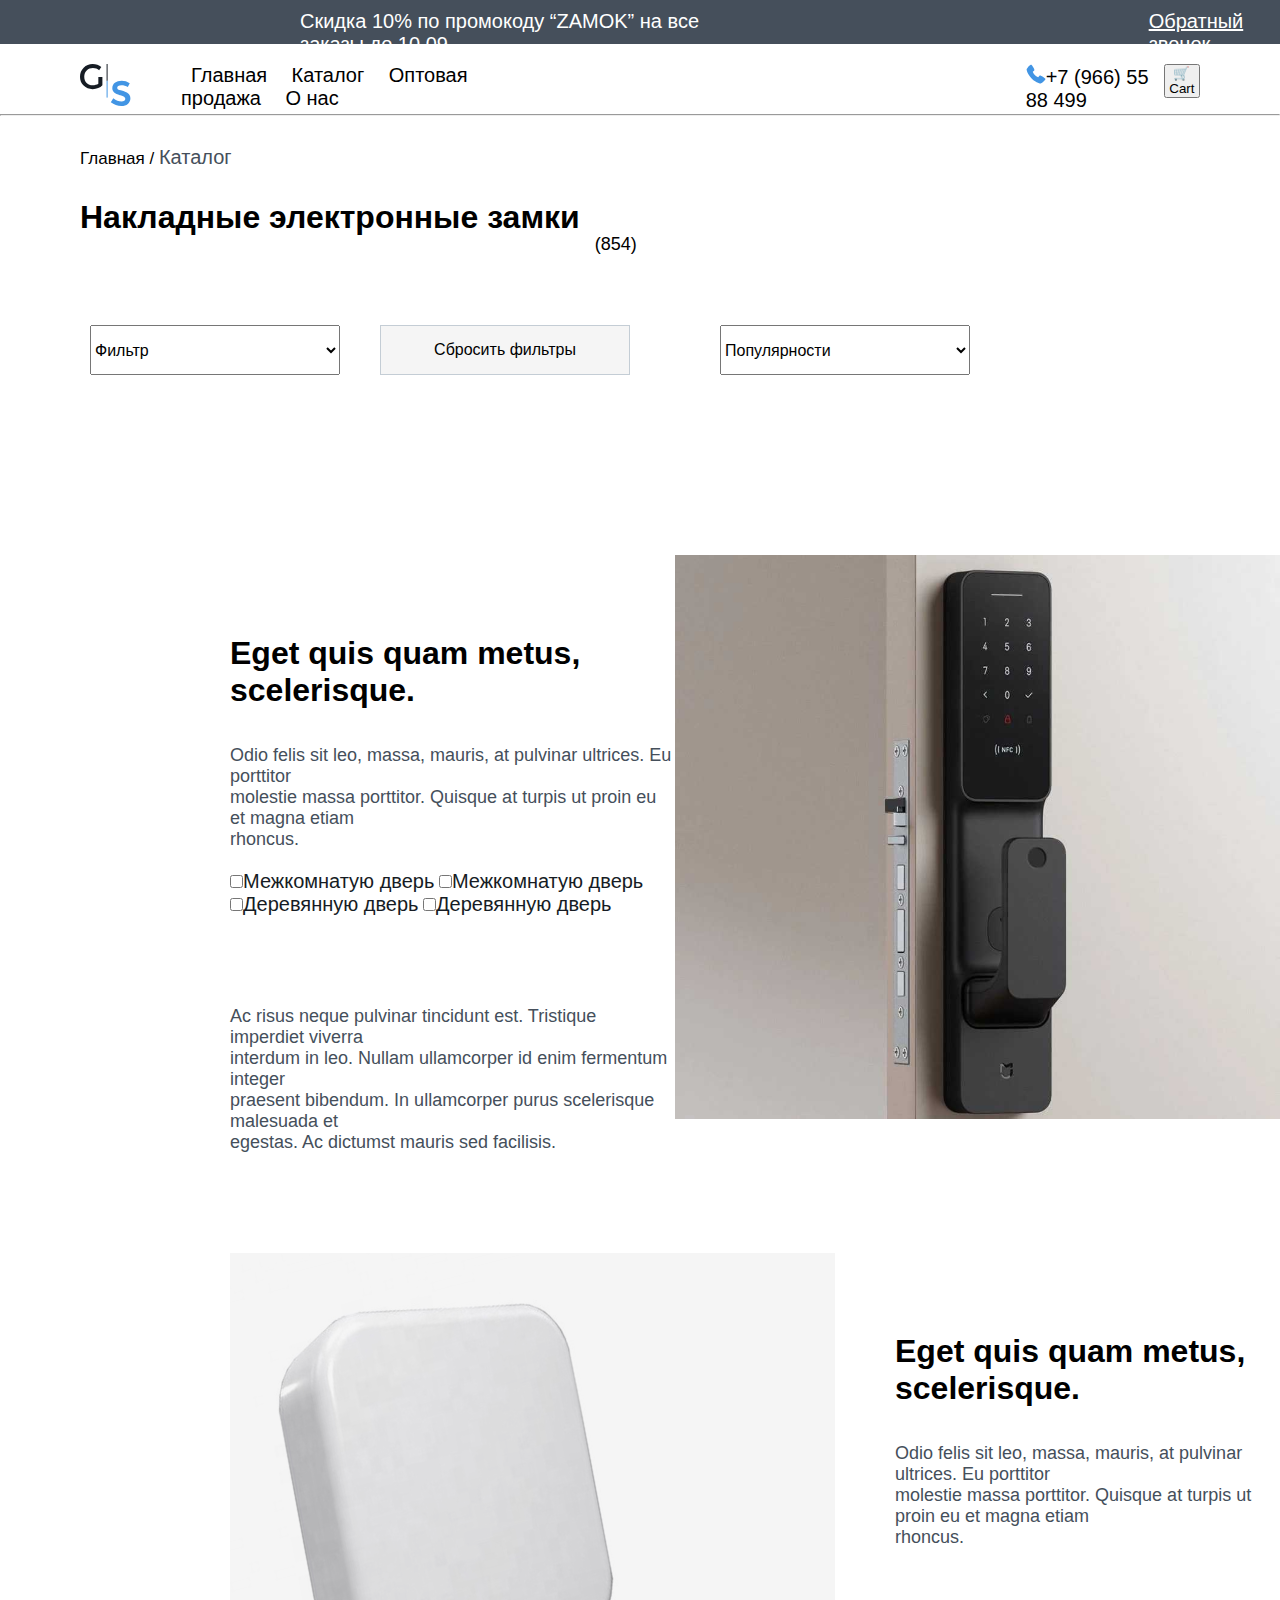
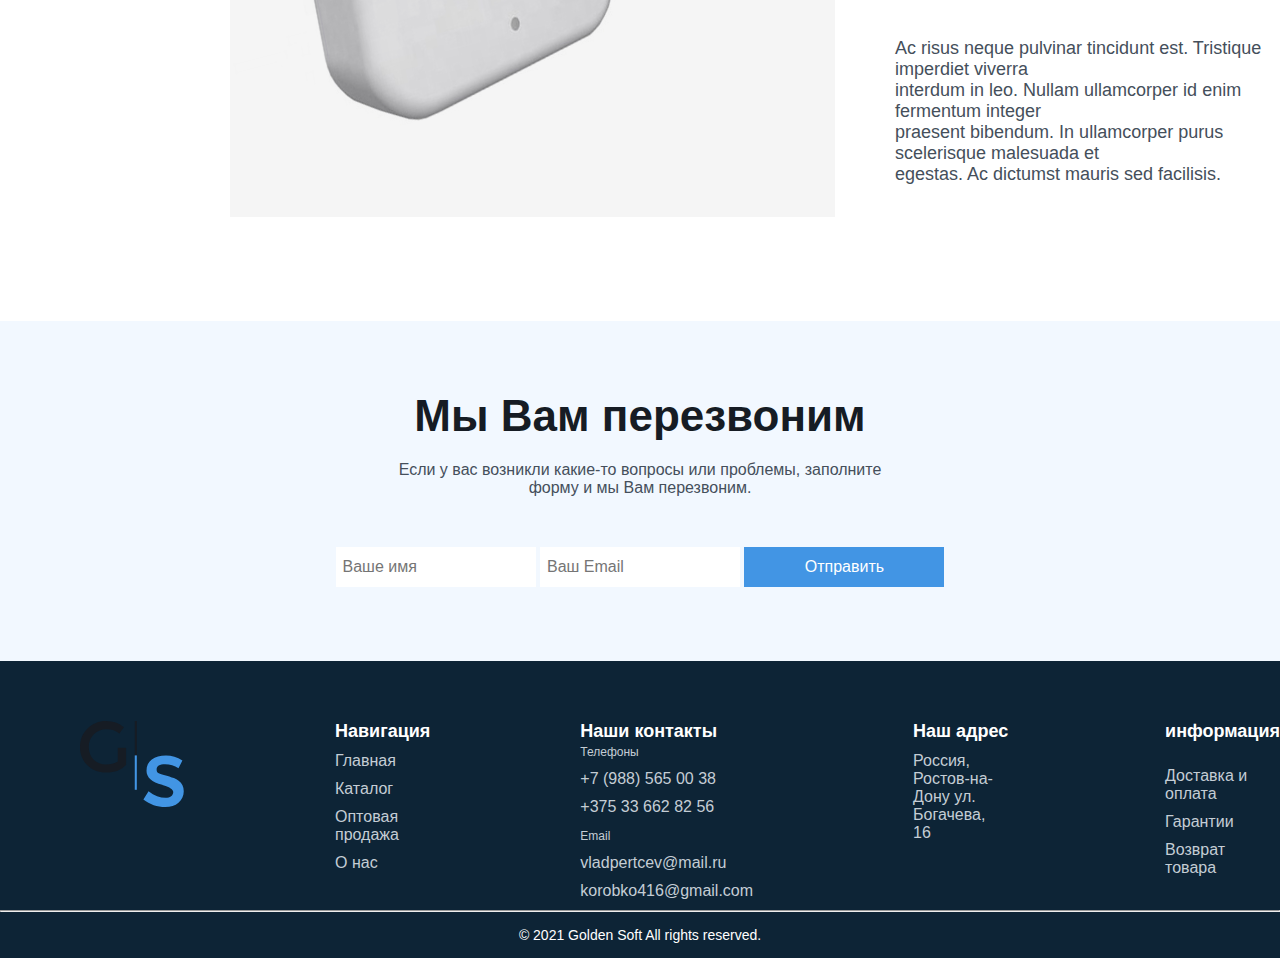
==== index.html @ 90caf0df "exam" ====
<!DOCTYPE html>
<html lang="en">
<head>
  <meta charset="UTF-8">
  <meta name="viewport" content="width=device-width, initial-scale=1.0">
  <title>Onlayn Magazin</title>
  <link rel="stylesheet" href="./style.css">
</head>
<body>
    <div class="container">
        <div class="top">
            <p>Скидка 10% по промокоду “ZAMOK” на все заказы до 10.09</p>

            <p id="recall">Обратный звонок</p>
        </div>

        <div class="header">
            <div class="logo">
                <img src="./Logo.svg" alt="LOGO">
            </div>

            <div class="bar">
                <nav>
                    <a href="#">Главная</a>
                    <a href="#">Каталог</a>
                    <a href="#">Оптовая продажа</a>
                    <a href="#">О нас</a>
                </nav>
            </div>

            <div class="item">
                <p><img src="./phone-call 1.svg" alt="phone">+7 (966) 55 88 499</p>
               <div class="cart">
      <button onclick="goToCart()">🛒 Cart</button>
    </div>
            </div>
        </div>

        <hr>

        <div class="word">
            <p>Главная / <span>Каталог</span></p>
        </div>

        <div class="elektr">
            <h1>Накладные электронные замки</h1>
            <p>(854)</p>
        </div>

        <div class="filter">
            <select id="felter" class="styled-select">
                <option value="option1">Фильтр</option>
                <option value="option2">3000₽ => 10000₽</option>
                <option value="option3">10000₽ => 20000₽</option>
                <option value="option3">20000₽ => 30000₽</option>
                <option value="option3">30000₽ => 40000₽</option>
                <option value="option3">40000₽ => 50000₽</option>
            </select>

            <button id="restart">Сбросить фильтры</button>

            <select id="options" class="styled-select">
                <option value="option1">Популярности</option>
                <option value="option2">Известный</option>
                <option value="option3">Средний</option>
                <option value="option3">Не популярен</option>
            </select>

        </div>
  <div id="products-container" class="product-grid"></div>
  <div class="black">
            <div class="info">
                <h1>Eget quis quam metus, scelerisque.</h1> <br><br>
                <p>Odio felis sit leo, massa, mauris, at pulvinar ultrices. Eu porttitor <br> molestie massa porttitor. Quisque at turpis ut proin eu et magna etiam  <br>rhoncus.</p>

                <div class="box">
                    <div class="check">
                        <input type="checkbox"><span>Межкомнатую дверь</span>
                        <input type="checkbox"><span>Межкомнатую дверь</span> 
                    </div>
                    <div class="check2">
                        <input type="checkbox"><span>Деревянную дверь</span>
                        <input type="checkbox"><span>Деревянную дверь</span>
    
                    </div>    
                </div>

                <br><br><br><br><br>

                <p id="ac">Ac risus neque pulvinar tincidunt est. Tristique imperdiet viverra <br> interdum in leo. Nullam ullamcorper id enim fermentum integer <br> praesent bibendum. In ullamcorper purus scelerisque malesuada et <br> egestas. Ac dictumst mauris sed facilisis.</p>
            </div>

            <div class="black_img">
                <img src="./blak.svg" alt="black">
            </div>
        </div>

        <div class="white">
            <div class="white_img">
                <img src="./white1.svg" alt="white">
            </div>

            
            <div class="info2">
                <h1>Eget quis quam metus, scelerisque.</h1> <br><br>
                <p>Odio felis sit leo, massa, mauris, at pulvinar ultrices. Eu porttitor <br> molestie massa porttitor. Quisque at turpis ut proin eu et magna etiam  <br>rhoncus.</p>


                <br><br><br><br><br>

                <p id="ac">Ac risus neque pulvinar tincidunt est. Tristique imperdiet viverra <br> interdum in leo. Nullam ullamcorper id enim fermentum integer <br> praesent bibendum. In ullamcorper purus scelerisque malesuada et <br> egestas. Ac dictumst mauris sed facilisis.</p>
            </div>

        </div>


        <div class="cal">
            <h1>Мы Вам перезвоним</h1>
            <p>Если у вас возникли какие-то вопросы или проблемы, заполните <br> форму и мы Вам перезвоним.</p>

            <div class="inputss">
                <input type="text" placeholder="Ваше имя">
                <input type="email" placeholder="Ваш Email">
                <button>Отправить</button>
            </div>
        </div>

        <div class="bottom">

            <div class="bottom_links">
            <div class="images">
                <img src="./Logo.svg" alt="logo">  <br><br><br><br>

                <div class="ins">
                    <i class="fa-brands fa-vk"></i>
                    <i class="fa-brands fa-twitter"></i>
                    <i class="fa-brands fa-facebook-f"></i>
                </div>
            </div>

            <div class="navigation">
                <h3>Навигация</h3>
                <p>Главная</p>
                <p>Каталог</p>
                <p>Оптовая продажа</p>
                <p>О нас</p>
            </div>

            <div class="kontakt">
                <h3>Наши контакты</h3>
                <span>Телефоны</span>
                <p>+7 (988) 565 00 38</p>
                <p>+375 33 662 82 56</p>
                <span>Email</span>
                <p>vladpertcev@mail.ru</p>
                <p>korobko416@gmail.com</p>
            </div>

            <div class="adres">
                <h3>Наш адрес</h3>
                <p>Россия, <br> 
                Ростов-на-Дону ул. 
                <br> Богачева, 16</p>
            </div>

            <div class="inovation">
                <h3>информация</h3>
                <p>Доставка и оплата</p>
                <p>Гарантии</p>
                <p>Возврат товара</p>
            </div>
        </div>

        <hr>

        <div class="end">
            <p>© 2021 Golden Soft All rights reserved.</p>
        </div>

    </div>
  <script src="./index.js"></script>
</body>
</html>
---- style.css ----
* {
    margin: 0;
    padding: 0;
    box-sizing: border-box;
}

body {
    font-family: Arial, Helvetica, sans-serif;
}

.container {
    max-width: 1920px;
    height: 100%;
}

.top {
    height: 44px;
    background-color: #454F5B;
    display: flex;
}

.top p {
    margin-left: 300px;
    color: #fff;
    font-size: 20px;
    margin-top: 10px;
}

#recall {
    margin-left: 400px;
    text-decoration: underline;        
}

.header {
    display: flex;
    height: 70px;
    padding: 20px 80px;
}

.bar {
    margin-left: 50px;
}

.bar a {
    font-size: 20px;
    text-decoration: none;
    color: #000;
    margin: 10px;
}

.bar a:hover {
    font-size: 20px;
    text-decoration: underline;
    color: #000;
    margin: 10px;
}

.item {
    margin-left: 510px;
    display: flex;
    font-size: 20px;
}

.item p {
    cursor: pointer;
}

.store {
    margin-left: 25px;
}

.store i {
    cursor: pointer;
}

.store a {
    color: #000;
    cursor: pointer;
}

.store a:hover {
    color: #454F5B;
    cursor: pointer;
}

.word {
    margin-top: 30px;
    margin-left: 80px;
    font-size: 17px;
}

.word span {
    color: #454F5B;
}

.elektr {
    display: flex;
    margin-left: 80px;
    margin-top: 30px;
}

.elektr p {
    font-size: 18px;
    margin-top: 35px;
    margin-left: 15px;
}

.filter {
    display: flex;
    margin-top: 30px;
    margin-left: 40px;
}

.filter button {
    background-color: #F5F5F5;
    border: 1px solid #C4CDD5;
    width: 250px;
    height: 50px;
    margin: 40px;
    font-size: 16px;
    cursor: pointer;
}

.filter button:hover {
    background-color: #454F5B;
    border: 1px solid #C4CDD5;
    width: 250px;
    height: 50px;
    margin: 40px;
    font-size: 20px;
    cursor: pointer;
    color: #fff;
}

.filter select {
    margin-left: 50px;
    width: 250px;
    height: 50px;
    font-size: 16px;
    cursor: pointer;
    color: #000;
    margin-top: 40px;
}


.navbar {
  background-color: #333;
  color: white;
  padding: 10px;
  display: flex;
  justify-content: space-between;
  align-items: center;
}

.navbar .logo {
  font-size: 24px;
  font-weight: bold;
}

.navbar .cart {
  cursor: pointer;
}

.price-filter {
  margin: 20px 0;
  text-align: center;
}

.price-filter label {
  margin-right: 10px;
  font-size: 16px;
}

.price-filter select {
  padding: 8px;
  font-size: 14px;
}

.product-grid {
  display: grid;
  grid-template-columns: repeat(auto-fit, minmax(250px, 1fr));
  gap: 20px;
  padding: 20px;
}

.product-card {
  border: 1px solid #ccc;
  padding: 15px;
  border-radius: 10px;
  background-color: white;
  box-shadow: 0 4px 8px rgba(0, 0, 0, 0.1);
  transition: transform 0.3s;
  cursor: pointer;
  position: relative;
}

.product-card img {
  width: 100%;
  height: 200px;
  object-fit: cover;
  border-radius: 10px 10px 0 0;
}

.product-card h3 {
  margin: 10px 0;
  font-size: 18px;
  color: #333;
}

.product-card .category {
  margin: 5px 0;
  font-size: 14px;
  color: #555;
}

.product-card .new-price {
  font-size: 16px;
  color: #007bff;
  margin: 5px 0;
}

.product-card .old-price {
  font-size: 14px;
  color: #ccc;
  text-decoration: line-through;
  margin-bottom: 5px;
}

.product-card .rating {
  margin: 10px 0;
  font-size: 16px;
  color: #555;
}

.product-card .stars {
  display: inline-block;
  color: #ffcc00;
  font-size: 20px;
}

.product-card button {
  background-color: #007bff;
  color: white;
  padding: 10px;
  border: none;
  border-radius: 5px;
  cursor: pointer;
  margin-top: 10px;
  width: 100%;
}

.product-card button:hover {
  background-color: #0056b3;
}

body, html {
  margin: 0;
  padding: 0;
}

.navbar {
  background-color: #333;
  color: white;
  padding: 10px;
  display: flex;
  justify-content: space-between;
  align-items: center;
}

.navbar .logo {
  font-size: 24px;
  font-weight: bold;
}

.navbar .cart {
  cursor: pointer;
}


.products-container {
  display: grid;
  grid-template-columns: repeat(auto-fit, minmax(250px, 1fr));
  gap: 20px;
  padding: 20px;
}


.product-card {
  border: 1px solid #ccc;
  padding: 15px;
  border-radius: 10px;
  background-color: white;
  box-shadow: 0 4px 8px rgba(0, 0, 0, 0.1);
  transition: transform 0.3s ease;
  cursor: pointer;
}

.product-card:hover {
  transform: translateY(-5px);
}

.product-card img {
  width: 100%;
  height: 200px;
  object-fit: cover;
  border-radius: 10px 10px 0 0;
}

.product-card h3 {
  margin: 10px 0;
  font-size: 18px;
  color: #333;
}

.product-card .category {
  margin: 5px 0;
  font-size: 14px;
  color: #555;
}

.product-card .new-price {
  font-size: 16px;
  color: #007bff;
  margin: 5px 0;
}

.product-card .old-price {
  font-size: 14px;
  color: #ccc;
  text-decoration: line-through;
  margin-bottom: 5px;
}

.product-card .rating {
  margin: 10px 0;
  font-size: 16px;
  color: #555;
}

.product-card .stars {
  display: inline-block;
  color: #ffcc00;
  font-size: 20px;
}

.product-card button {
  background-color: #007bff;
  color: white;
  padding: 10px;
  border: none;
  border-radius: 5px;
  cursor: pointer;
  margin-top: 10px;
  width: 100%;
}

.product-card button:hover {
  background-color: #0056b3;
}


.black  {
    display: flex;
    margin-top: 100px;
    margin-left: 150px;
}

.info {
    margin-left: 80px;
    margin-top: 80px;
}

.info h1 {
    font-size: 32px;
}

.info p {
    font-size: 18px;
    color: #454F5B;
}


.box {
    margin-top: 20px;
    gap: 30px;
}

.box span {
    color: #161C24;
}

.box input,span {
    font-size: 20px;
}

.ac {
    color: #454F5B;
    font-size: 10px;
    margin-top: 100px;
}


.white  {
    display: flex;
    margin-top: 100px;
        margin-left: 150px;

}

.info2 {
    margin-left: 60px;
    margin-top: 80px;
}

.info2 h1 {
    font-size: 32px;
}

.info2 p {
    font-size: 18px;
    color: #454F5B;
}

.ac {
    color: #454F5B;
    font-size: 10px;
    margin-top: 100px;
}

.white_img {
    margin-left: 80px;
}

.cal {
    text-align: center;
    justify-content: center;
    margin-top: 100px ;
    background-color: #F2F8FF;
    height: 340px;
}

.cal h1 {
    padding-top: 70px;
    color: #161C24;
    font-size: 44px;
}

.cal p {
    padding-top: 20px;
    color: #454F5B;
    font-size: 16px;
}

.inputss {
    padding-top: 50px;
}

.inputss input {
    width: 200px;
    height: 40px;
    font-size: 16px;
    padding-left: 6px;
    border: 1px solid #fff
}

.inputss button {
    width: 200px;
    height: 40px;
    font-size: 16px;
    background-color: #4295E4;
    border: 1px solid #4295E4;
    color: #fff;
}

.inputss button:hover {
    width: 200px;
    height: 40px;
    font-size: 16px;
    border: 1px solid #4295E4;
    background-color: #fff;
    color: #000;
}

.bottom {
    background-color: #0D2436;
}

.bottom_links {
    margin-left: 80px;
    padding-top: 60px;
    display: flex;
    gap: 140px;
}
.images img {
    width: 105px;
}

.ins i {
    color: #fff;
    margin: 10px;
}

.navigation h3 {
    font-size: 18px;
    color: #fff;
    margin-left: 10px;
}

.navigation p {
    font-size: 16px;
    color: #C4CDD5;
    margin: 10px;
}

.kontakt h3 {
    font-size: 18px;
    color: #fff;
    margin-left: 10px;
}

.kontakt span {
    font-size: 12px;
    color: #C4CDD5;
    margin-left: 10px;
}

.kontakt p {
    font-size: 16px;
    color: #C4CDD5;
    margin: 10px;
}

.adres h3 {
    font-size: 18px;
    color: #fff;
    margin-left: 10px;
}

.adres p {
    font-size: 16px;
    color: #C4CDD5;
    margin: 10px;
}

.inovation h3 {
    font-size: 18px;
    color: #fff;
    margin-left: 10px;
    margin-bottom: 25px;
}

.inovation p {
    font-size: 16px;
    color: #C4CDD5;
    margin: 10px;
}

.end {
    text-align: center;
    padding-top: 15px;
    padding-bottom: 15px;
    color: #FFFFFF;
    font-size: 14px;
}
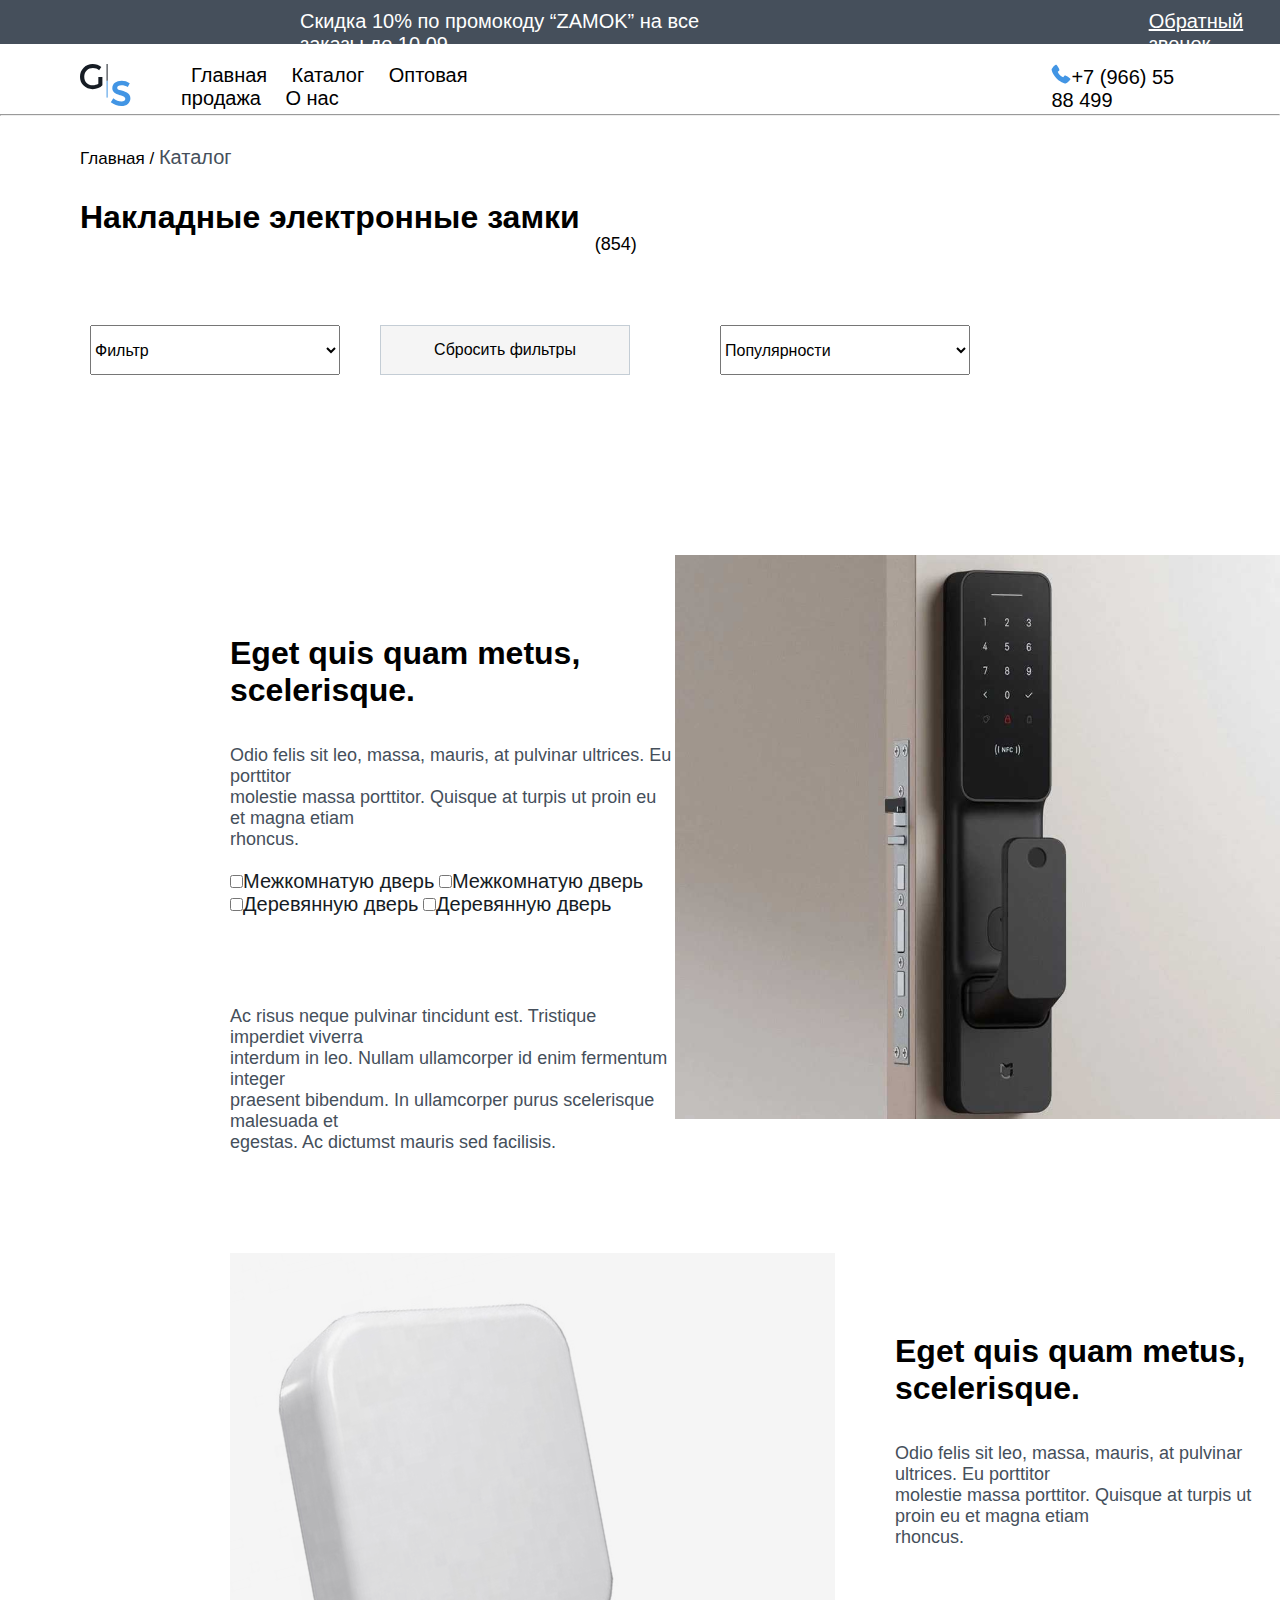
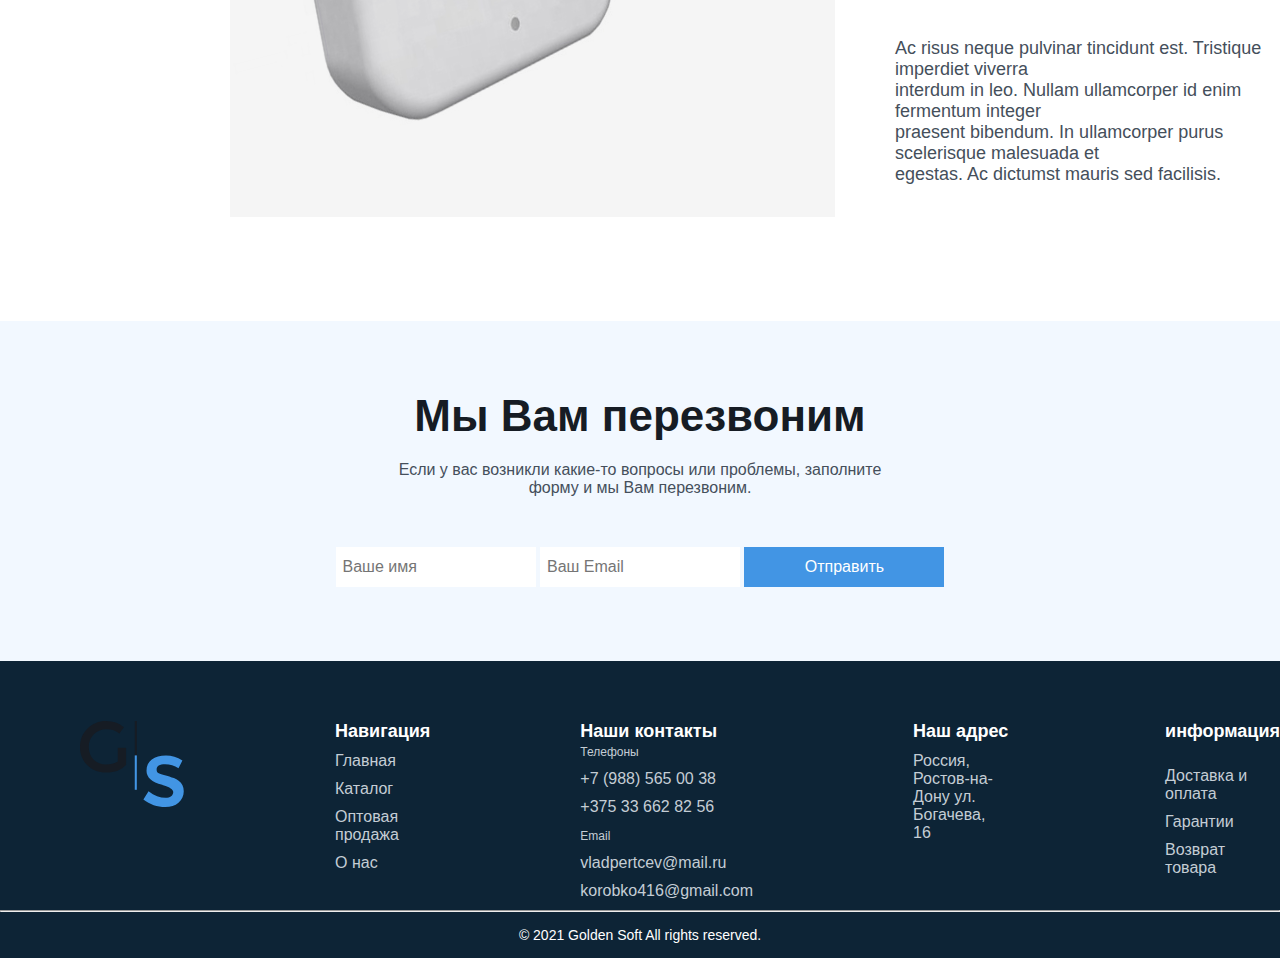
==== commit fceeea62: "add link" ====
--- a/index.html
+++ b/index.html
@@ -31,7 +31,7 @@
             <div class="item">
                 <p><img src="./phone-call 1.svg" alt="phone">+7 (966) 55 88 499</p>
                <div class="cart">
-      <button onclick="goToCart()">🛒 Cart</button>
+      <!-- <button onclick="goToCart()">🛒 Cart</button> -->
     </div>
             </div>
         </div>
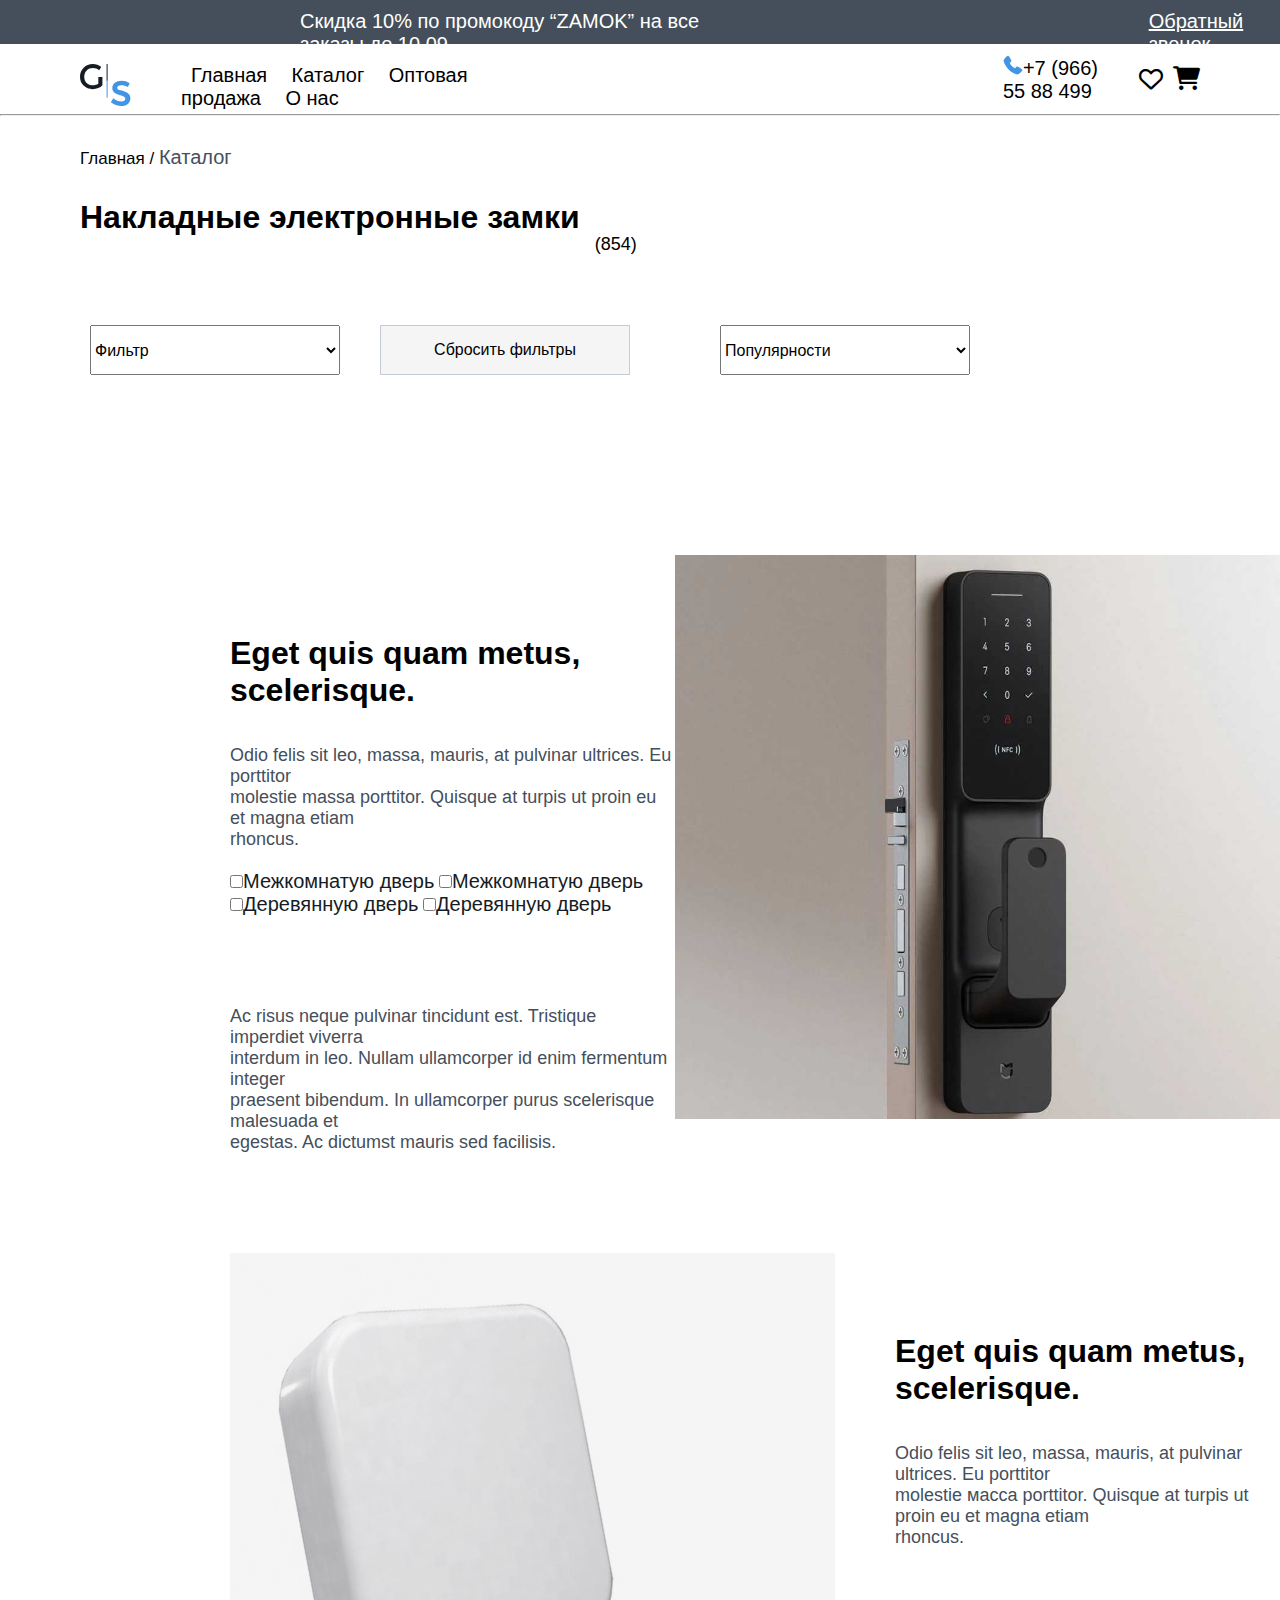
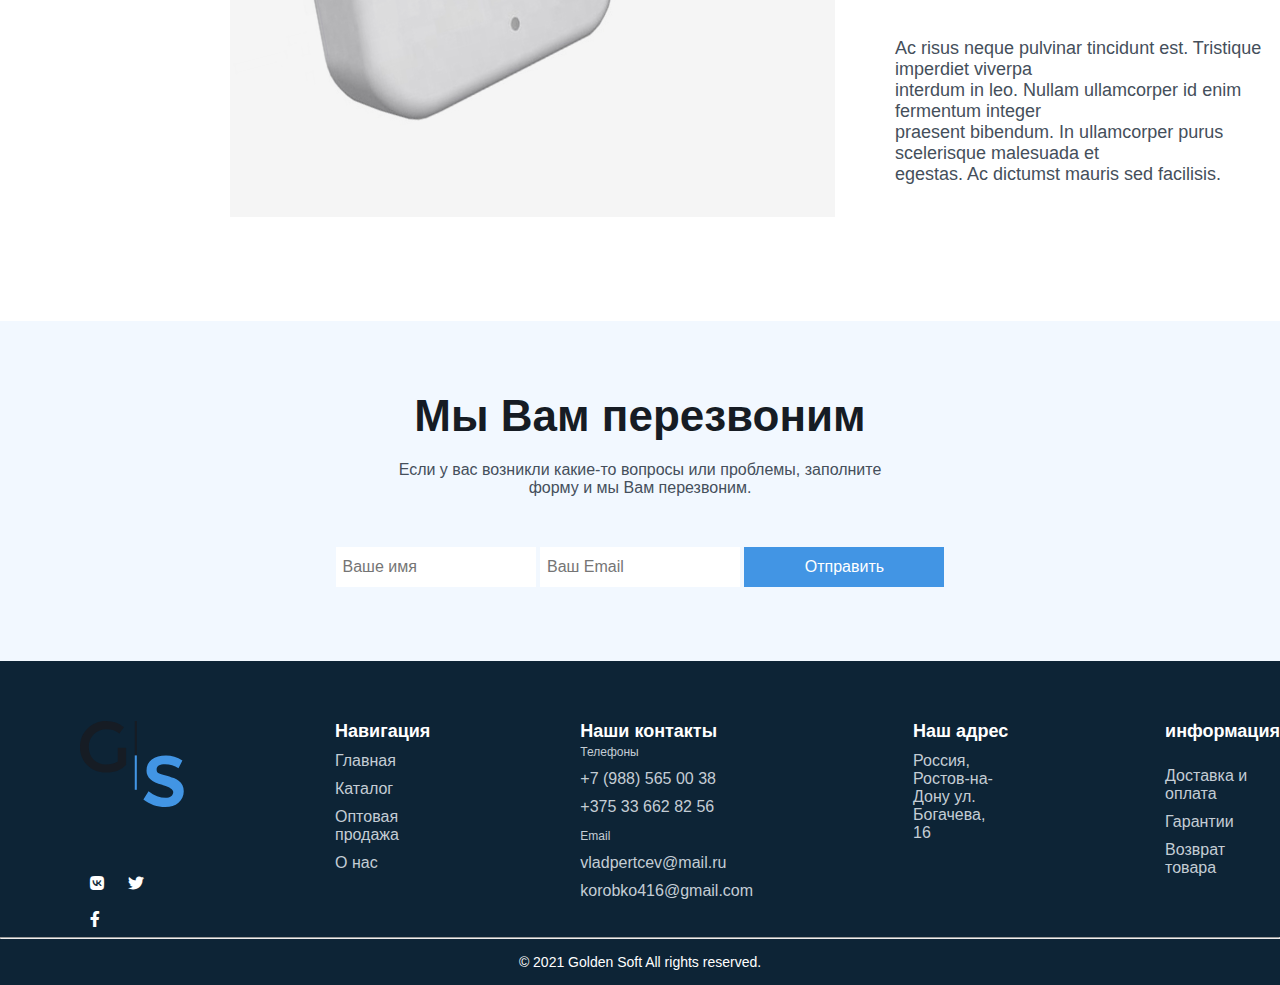
==== commit e23b3332: "add class" ====
--- a/index.html
+++ b/index.html
@@ -5,12 +5,12 @@
   <meta name="viewport" content="width=device-width, initial-scale=1.0">
   <title>Onlayn Magazin</title>
   <link rel="stylesheet" href="./style.css">
+  <link rel="stylesheet" href="https://cdnjs.cloudflare.com/ajax/libs/font-awesome/6.0.0-beta3/css/all.min.css">
 </head>
 <body>
     <div class="container">
         <div class="top">
             <p>Скидка 10% по промокоду “ZAMOK” на все заказы до 10.09</p>
-
             <p id="recall">Обратный звонок</p>
         </div>
 
@@ -21,18 +21,20 @@
 
             <div class="bar">
                 <nav>
-                    <a href="#">Главная</a>
-                    <a href="#">Каталог</a>
-                    <a href="#">Оптовая продажа</a>
-                    <a href="#">О нас</a>
+                    <a href="./index.html">Главная</a>
+                    <a href="./index.html">Каталог</a>
+                    <a href="./index.html">Оптовая продажа</a>
+                    <a href="./index.html">О нас</a>
                 </nav>
             </div>
 
             <div class="item">
                 <p><img src="./phone-call 1.svg" alt="phone">+7 (966) 55 88 499</p>
-               <div class="cart">
-      <!-- <button onclick="goToCart()">🛒 Cart</button> -->
-    </div>
+
+                <div class="store">
+                    <i class="fa-regular fa-heart"></i>
+                    <a href="./cart.html"><i class="fa-solid fa-cart-shopping"></i></a>
+                </div>
             </div>
         </div>
 
@@ -65,10 +67,11 @@
                 <option value="option3">Средний</option>
                 <option value="option3">Не популярен</option>
             </select>
+        </div>
 
-        </div>
-  <div id="products-container" class="product-grid"></div>
-  <div class="black">
+        <div id="products-container" class="product-grid"></div>
+
+        <div class="black">
             <div class="info">
                 <h1>Eget quis quam metus, scelerisque.</h1> <br><br>
                 <p>Odio felis sit leo, massa, mauris, at pulvinar ultrices. Eu porttitor <br> molestie massa porttitor. Quisque at turpis ut proin eu et magna etiam  <br>rhoncus.</p>
@@ -81,7 +84,6 @@
                     <div class="check2">
                         <input type="checkbox"><span>Деревянную дверь</span>
                         <input type="checkbox"><span>Деревянную дверь</span>
-    
                     </div>    
                 </div>
 
@@ -99,20 +101,16 @@
             <div class="white_img">
                 <img src="./white1.svg" alt="white">
             </div>
-
             
             <div class="info2">
                 <h1>Eget quis quam metus, scelerisque.</h1> <br><br>
-                <p>Odio felis sit leo, massa, mauris, at pulvinar ultrices. Eu porttitor <br> molestie massa porttitor. Quisque at turpis ut proin eu et magna etiam  <br>rhoncus.</p>
-
+                <p>Odio felis sit leo, massa, mauris, at pulvinar ultrices. Eu porttitor <br> molestie масса porttitor. Quisque at turpis ut proin eu et magna etiam  <br>rhoncus.</p>
 
                 <br><br><br><br><br>
 
-                <p id="ac">Ac risus neque pulvinar tincidunt est. Tristique imperdiet viverra <br> interdum in leo. Nullam ullamcorper id enim fermentum integer <br> praesent bibendum. In ullamcorper purus scelerisque malesuada et <br> egestas. Ac dictumst mauris sed facilisis.</p>
+                <p id="ac">Ac risus neque pulvinar tincidunt est. Tristique imperdiet viverра <br> interdum in leo. Nullam ullamcorper id enim fermentum integer <br> praesent bibendum. In ullamcorper purus scelerisque malesuada et <br> egestas. Ac dictumst mauris sed facilisis.</p>
             </div>
-
         </div>
-
 
         <div class="cal">
             <h1>Мы Вам перезвоним</h1>
@@ -126,57 +124,53 @@
         </div>
 
         <div class="bottom">
+            <div class="bottom_links">
+                <div class="images">
+                    <img src="./Logo.svg" alt="logo">  <br><br><br><br>
+                    <div class="ins">
+                        <i class="fa-brands fa-vk"></i>
+                        <i class="fa-brands fa-twitter"></i>
+                        <i class="fa-brands fa-facebook-f"></i>
+                    </div>
+                </div>
 
-            <div class="bottom_links">
-            <div class="images">
-                <img src="./Logo.svg" alt="logo">  <br><br><br><br>
+                <div class="navigation">
+                    <h3>Навигация</h3>
+                    <p>Главная</p>
+                    <p>Каталог</p>
+                    <p>Оптовая продажа</p>
+                    <p>О нас</p>
+                </div>
 
-                <div class="ins">
-                    <i class="fa-brands fa-vk"></i>
-                    <i class="fa-brands fa-twitter"></i>
-                    <i class="fa-brands fa-facebook-f"></i>
+                <div class="kontakt">
+                    <h3>Наши контакты</h3>
+                    <span>Телефоны</span>
+                    <p>+7 (988) 565 00 38</p>
+                    <p>+375 33 662 82 56</p>
+                    <span>Email</span>
+                    <p>vladpertcev@mail.ru</p>
+                    <p>korobko416@gmail.com</p>
+                </div>
+
+                <div class="adres">
+                    <h3>Наш адрес</h3>
+                    <p>Россия, <br> Ростов-на-Дону ул. <br> Богачева, 16</p>
+                </div>
+
+                <div class="inovation">
+                    <h3>информация</h3>
+                    <p>Доставка и оплата</p>
+                    <p>Гарантии</p>
+                    <p>Возврат товара</p>
                 </div>
             </div>
 
-            <div class="navigation">
-                <h3>Навигация</h3>
-                <p>Главная</p>
-                <p>Каталог</p>
-                <p>Оптовая продажа</p>
-                <p>О нас</p>
-            </div>
+            <hr>
 
-            <div class="kontakt">
-                <h3>Наши контакты</h3>
-                <span>Телефоны</span>
-                <p>+7 (988) 565 00 38</p>
-                <p>+375 33 662 82 56</p>
-                <span>Email</span>
-                <p>vladpertcev@mail.ru</p>
-                <p>korobko416@gmail.com</p>
-            </div>
-
-            <div class="adres">
-                <h3>Наш адрес</h3>
-                <p>Россия, <br> 
-                Ростов-на-Дону ул. 
-                <br> Богачева, 16</p>
-            </div>
-
-            <div class="inovation">
-                <h3>информация</h3>
-                <p>Доставка и оплата</p>
-                <p>Гарантии</p>
-                <p>Возврат товара</p>
+            <div class="end">
+                <p>© 2021 Golden Soft All rights reserved.</p>
             </div>
         </div>
-
-        <hr>
-
-        <div class="end">
-            <p>© 2021 Golden Soft All rights reserved.</p>
-        </div>
-
     </div>
   <script src="./index.js"></script>
 </body>
--- a/style.css
+++ b/style.css
@@ -35,6 +35,32 @@
     display: flex;
     height: 70px;
     padding: 20px 80px;
+}
+.item {
+    display: flex;
+    align-items: center;
+    font-size: 20px;
+    gap: 15px;
+}
+
+.item p {
+    cursor: pointer;
+}
+
+.item .store {
+    display: flex;
+    align-items: center;
+    gap: 10px;
+}
+
+.item .store i {
+    font-size: 24px;
+    cursor: pointer;
+}
+
+.item .store a {
+    color: inherit;
+    text-decoration: none;
 }
 
 .bar {
